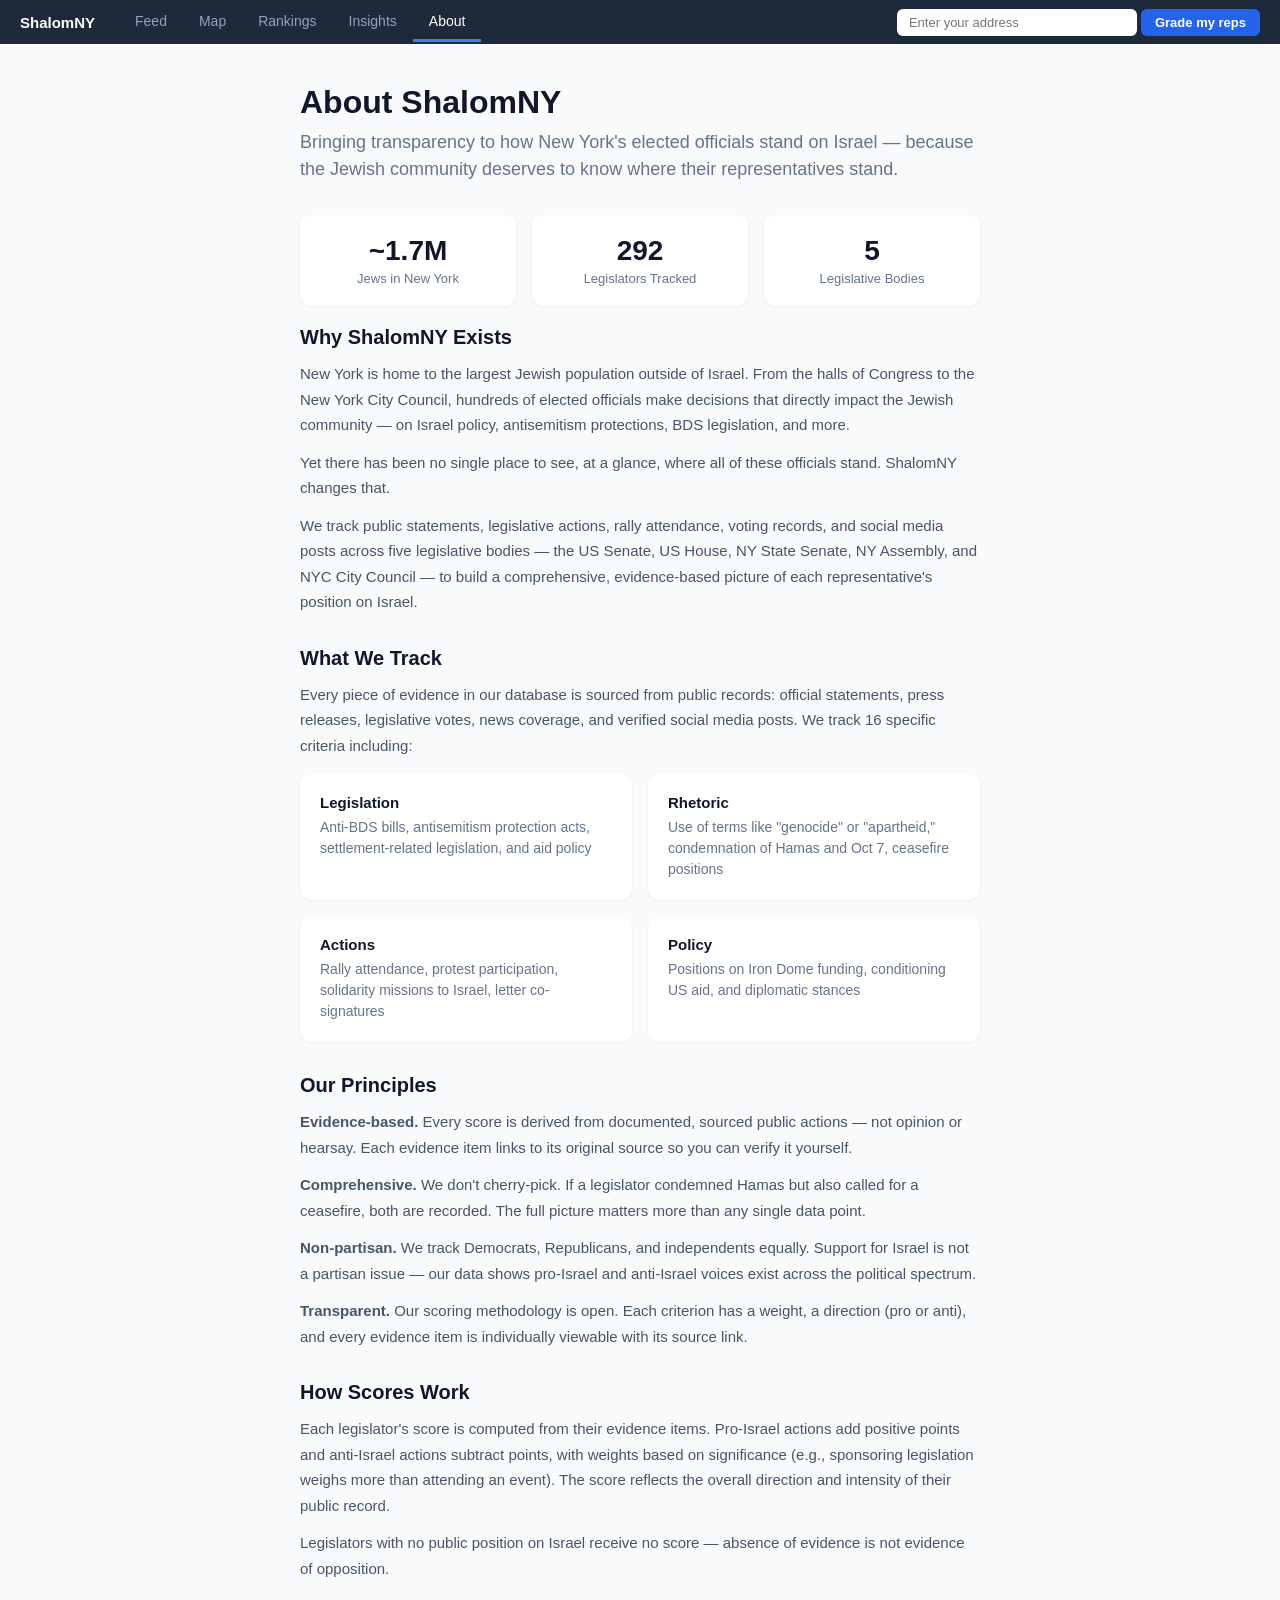
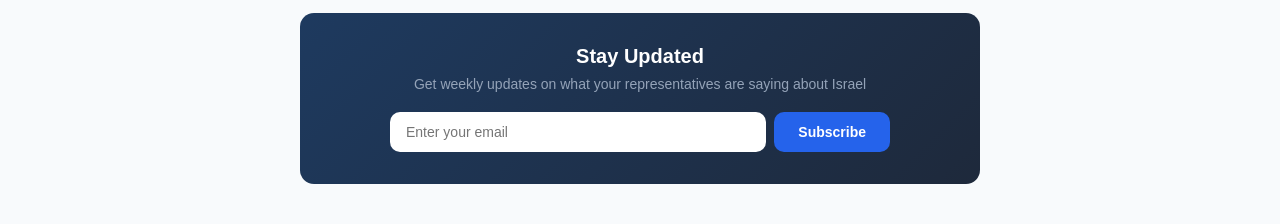
==== about.html @ 615e28c9 "Full site polish: 3-grade reps, about page, detail panels, nav search, Mamdani evidence - Reps page:" ====
<!DOCTYPE html>
<html lang="en">
<head>
  <meta charset="UTF-8">
  <meta name="viewport" content="width=device-width, initial-scale=1.0">
  <title>About - ShalomNY</title>
  <style>
    * { margin: 0; padding: 0; box-sizing: border-box; }
    body { font-family: -apple-system, BlinkMacSystemFont, 'Segoe UI', sans-serif; background: #f8fafc; min-height: 100vh; }
    .top-nav { display: flex; align-items: center; background: #1e293b; padding: 0 20px; height: 44px; position: sticky; top: 0; z-index: 1000; }
    .top-nav .site-title { font-size: 15px; font-weight: 700; color: white; margin-right: 24px; white-space: nowrap; text-decoration: none; }
    .top-nav .nav-link { color: #94a3b8; text-decoration: none; font-size: 14px; font-weight: 500; padding: 10px 16px; border-bottom: 3px solid transparent; }
    .top-nav .nav-link:hover { color: #e2e8f0; }
    .top-nav .nav-link.active { color: white; border-bottom-color: #3b82f6; }
    .nav-search { display: flex; gap: 4px; } .nav-search input { padding: 6px 12px; border: none; border-radius: 6px; font-size: 13px; width: 240px; outline: none; } .nav-search button { padding: 6px 14px; background: #2563eb; color: white; border: none; border-radius: 6px; font-size: 13px; font-weight: 600; cursor: pointer; }

    .container { max-width: 720px; margin: 0 auto; padding: 40px 20px; }
    h1 { font-size: 32px; font-weight: 800; color: #0f172a; margin-bottom: 8px; }
    .tagline { font-size: 18px; color: #64748b; margin-bottom: 32px; line-height: 1.5; }

    .section { margin-bottom: 32px; }
    .section h2 { font-size: 20px; font-weight: 700; color: #0f172a; margin-bottom: 12px; }
    .section p { font-size: 15px; color: #475569; line-height: 1.7; margin-bottom: 12px; }

    .values-grid { display: grid; grid-template-columns: 1fr 1fr; gap: 16px; margin-top: 16px; }
    .value-card {
      background: white; border-radius: 12px; padding: 20px;
      box-shadow: 0 1px 3px rgba(0,0,0,0.06);
    }
    .value-card h3 { font-size: 15px; font-weight: 700; color: #0f172a; margin-bottom: 6px; }
    .value-card p { font-size: 14px; color: #64748b; line-height: 1.5; margin: 0; }

    .stat-row {
      display: flex; gap: 16px; margin: 20px 0;
    }
    .stat-box {
      flex: 1; background: white; border-radius: 12px; padding: 20px; text-align: center;
      box-shadow: 0 1px 3px rgba(0,0,0,0.06);
    }
    .stat-box .big { font-size: 28px; font-weight: 800; color: #0f172a; }
    .stat-box .label { font-size: 13px; color: #64748b; margin-top: 4px; }

    .cta {
      background: #1e293b; border-radius: 14px; padding: 32px; text-align: center;
      color: white; margin-top: 32px;
    }
    .cta h2 { font-size: 22px; font-weight: 700; margin-bottom: 8px; }
    .cta p { font-size: 15px; color: #94a3b8; margin-bottom: 16px; }
    .cta a {
      display: inline-block; padding: 12px 28px; background: #2563eb; color: white;
      border-radius: 10px; font-size: 15px; font-weight: 600; text-decoration: none;
    }
    .cta a:hover { background: #1d4ed8; }

    @media (max-width: 768px) { .nav-search { display: none !important; }
      .values-grid { grid-template-columns: 1fr; }
      .stat-row { flex-direction: column; }
      .top-nav .nav-link { font-size: 13px; padding: 10px 8px; }
      .container { padding-bottom: 20px; }
      body { min-height: auto; }
      .about-signup { flex-direction: column !important; }
      .about-signup button { width: 100% !important; }
    }
    @media (max-width: 480px) { .top-nav .nav-link { font-size: 11px; padding: 6px 6px; } .top-nav .site-title { font-size: 13px; margin-right: 8px; } }
  </style>
</head>
<body>
  <nav class="top-nav">
    <a href="index.html" class="site-title">ShalomNY</a>
    <a href="stats.html" class="nav-link">Feed</a>
    <a href="map.html" class="nav-link">Map</a>
    <a href="rankings.html" class="nav-link">Rankings</a>
    <a href="insights.html" class="nav-link">Insights</a>
    <a href="about.html" class="nav-link active">About</a>
    <div style="flex:1;"></div>
    <div class="nav-search"><input type="text" id="nav-address" placeholder="Enter your address" onkeydown="if(event.key==='Enter')navLookup()" /><button onclick="navLookup()">Grade my reps</button></div>
  </nav>

  <div class="container">
    <h1>About ShalomNY</h1>
    <p class="tagline">Bringing transparency to how New York's elected officials stand on Israel — because the Jewish community deserves to know where their representatives stand.</p>

    <div class="stat-row">
      <div class="stat-box"><div class="big">~1.7M</div><div class="label">Jews in New York</div></div>
      <div class="stat-box"><div class="big">292</div><div class="label">Legislators Tracked</div></div>
      <div class="stat-box"><div class="big">5</div><div class="label">Legislative Bodies</div></div>
    </div>

    <div class="section">
      <h2>Why ShalomNY Exists</h2>
      <p>New York is home to the largest Jewish population outside of Israel. From the halls of Congress to the New York City Council, hundreds of elected officials make decisions that directly impact the Jewish community — on Israel policy, antisemitism protections, BDS legislation, and more.</p>
      <p>Yet there has been no single place to see, at a glance, where all of these officials stand. ShalomNY changes that.</p>
      <p>We track public statements, legislative actions, rally attendance, voting records, and social media posts across five legislative bodies — the US Senate, US House, NY State Senate, NY Assembly, and NYC City Council — to build a comprehensive, evidence-based picture of each representative's position on Israel.</p>
    </div>

    <div class="section">
      <h2>What We Track</h2>
      <p>Every piece of evidence in our database is sourced from public records: official statements, press releases, legislative votes, news coverage, and verified social media posts. We track 16 specific criteria including:</p>
      <div class="values-grid">
        <div class="value-card">
          <h3>Legislation</h3>
          <p>Anti-BDS bills, antisemitism protection acts, settlement-related legislation, and aid policy</p>
        </div>
        <div class="value-card">
          <h3>Rhetoric</h3>
          <p>Use of terms like "genocide" or "apartheid," condemnation of Hamas and Oct 7, ceasefire positions</p>
        </div>
        <div class="value-card">
          <h3>Actions</h3>
          <p>Rally attendance, protest participation, solidarity missions to Israel, letter co-signatures</p>
        </div>
        <div class="value-card">
          <h3>Policy</h3>
          <p>Positions on Iron Dome funding, conditioning US aid, and diplomatic stances</p>
        </div>
      </div>
    </div>

    <div class="section">
      <h2>Our Principles</h2>
      <p><strong>Evidence-based.</strong> Every score is derived from documented, sourced public actions — not opinion or hearsay. Each evidence item links to its original source so you can verify it yourself.</p>
      <p><strong>Comprehensive.</strong> We don't cherry-pick. If a legislator condemned Hamas but also called for a ceasefire, both are recorded. The full picture matters more than any single data point.</p>
      <p><strong>Non-partisan.</strong> We track Democrats, Republicans, and independents equally. Support for Israel is not a partisan issue — our data shows pro-Israel and anti-Israel voices exist across the political spectrum.</p>
      <p><strong>Transparent.</strong> Our scoring methodology is open. Each criterion has a weight, a direction (pro or anti), and every evidence item is individually viewable with its source link.</p>
    </div>

    <div class="section">
      <h2>How Scores Work</h2>
      <p>Each legislator's score is computed from their evidence items. Pro-Israel actions add positive points and anti-Israel actions subtract points, with weights based on significance (e.g., sponsoring legislation weighs more than attending an event). The score reflects the overall direction and intensity of their public record.</p>
      <p>Legislators with no public position on Israel receive no score — absence of evidence is not evidence of opposition.</p>
    </div>

    <div style="background:linear-gradient(135deg,#1e3a5f 0%,#1e293b 100%);border-radius:14px;padding:32px;color:white;text-align:center;margin-top:24px;">
      <h3 style="font-size:20px;font-weight:700;margin-bottom:8px;">Stay Updated</h3>
      <p style="font-size:14px;color:#94a3b8;margin-bottom:20px;">Get weekly updates on what your representatives are saying about Israel</p>
      <div id="signup-form" class="about-signup" style="display:flex;gap:8px;max-width:500px;margin:0 auto;">
        <input type="email" id="signup-email" placeholder="Enter your email" style="flex:1;min-width:0;padding:12px 16px;border:none;border-radius:10px;font-size:14px;outline:none;" />
        <button onclick="document.getElementById('signup-form').style.display='none';document.getElementById('signup-ok').style.display='block';localStorage.setItem('shalomny_subscription',JSON.stringify({email:document.getElementById('signup-email').value}))" style="padding:12px 24px;background:#2563eb;color:white;border:none;border-radius:10px;font-size:14px;font-weight:600;cursor:pointer;white-space:nowrap;">Subscribe</button>
      </div>
      <div id="signup-ok" style="display:none;font-size:15px;color:#4ade80;font-weight:600;">Thanks for subscribing!</div>
    </div>
  </div>
  <script src="nav-lookup.js"></script>
</body>
</html>
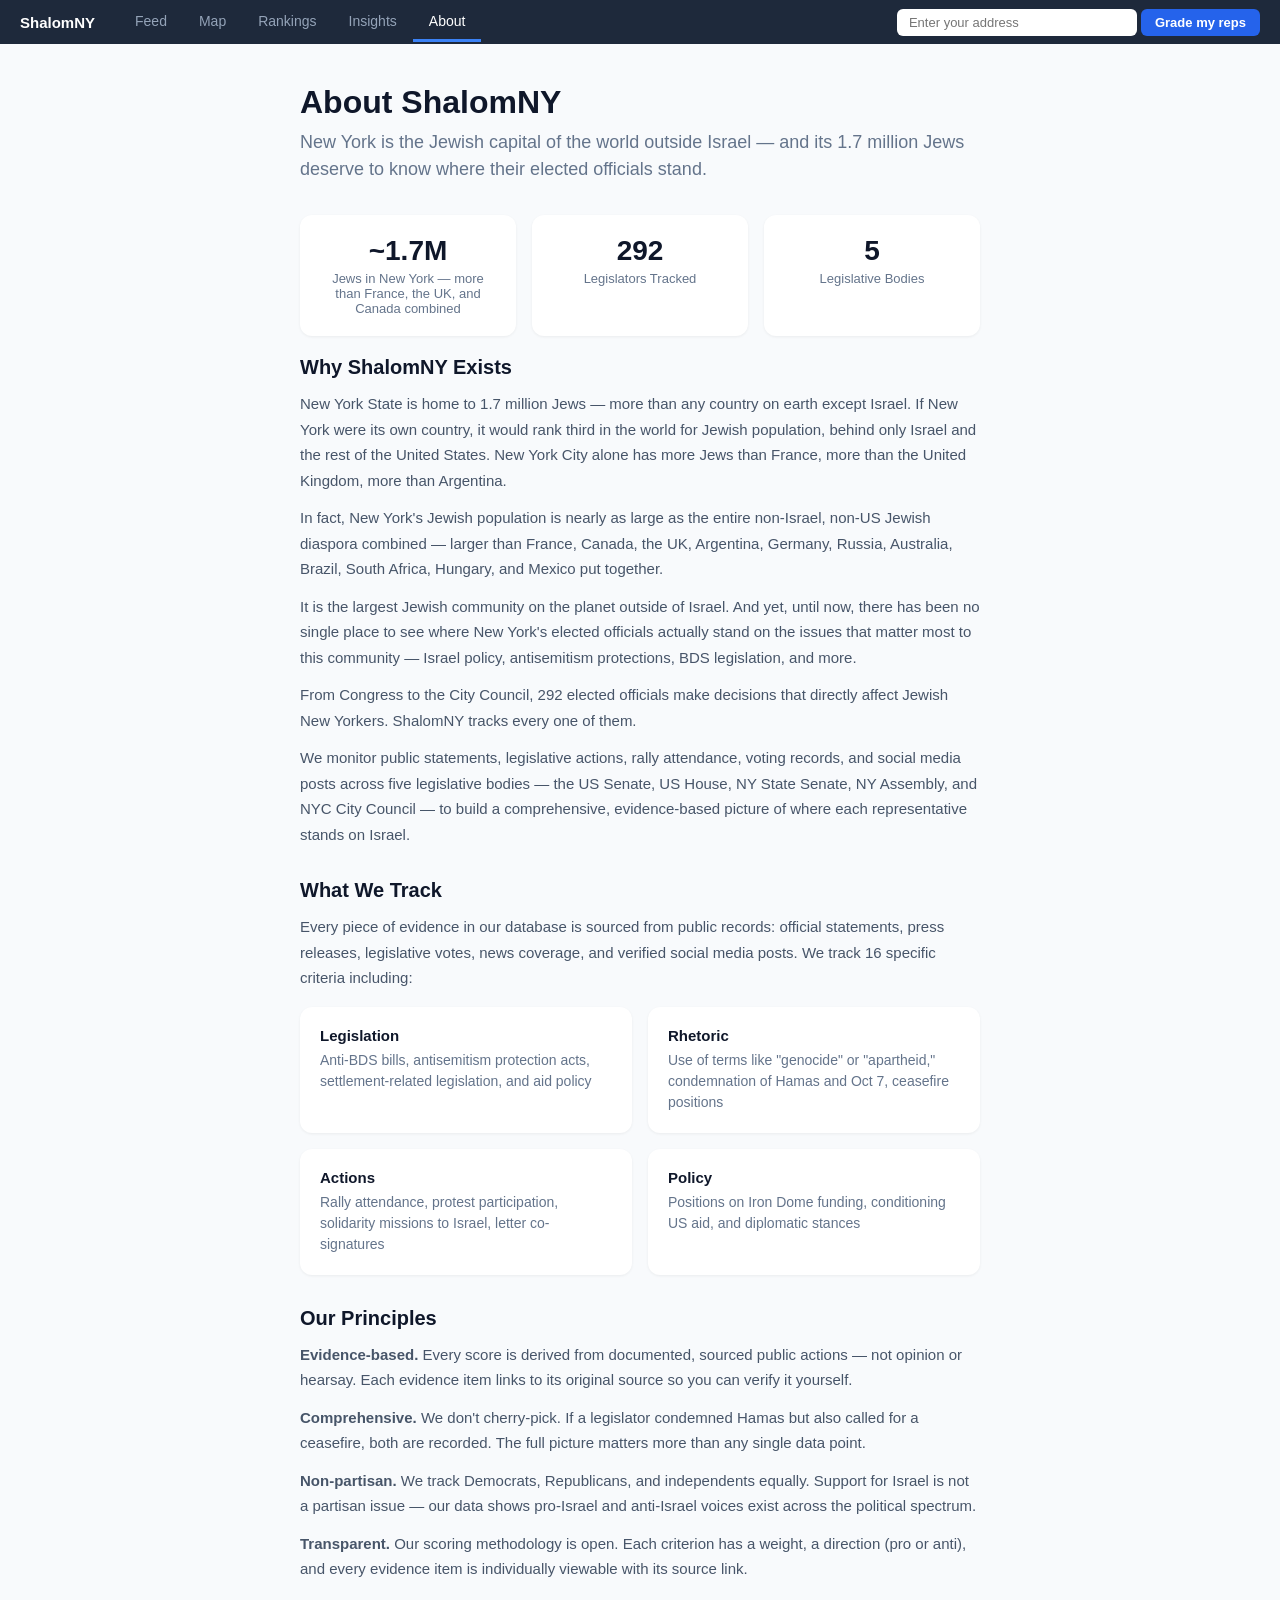
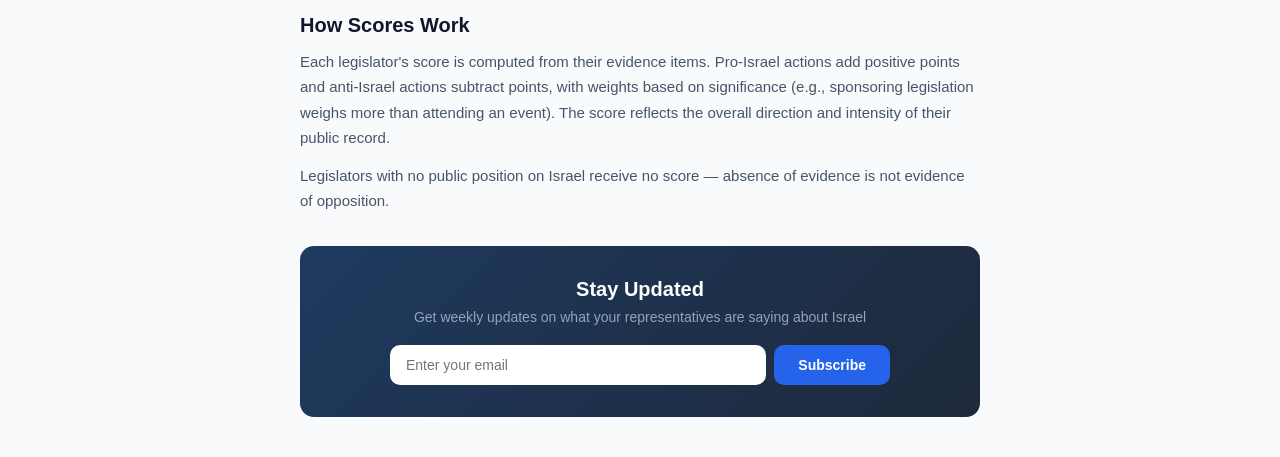
==== commit e51df71e: "Update About page with expanded Jewish population context and new tagline Co-Authored-By: Claude Opu" ====
--- a/about.html
+++ b/about.html
@@ -78,24 +78,27 @@
 
   <div class="container">
     <h1>About ShalomNY</h1>
-    <p class="tagline">Bringing transparency to how New York's elected officials stand on Israel — because the Jewish community deserves to know where their representatives stand.</p>
+    <p class="tagline">New York is the Jewish capital of the world outside Israel — and its 1.7 million Jews deserve to know where their elected officials stand.</p>
 
     <div class="stat-row">
-      <div class="stat-box"><div class="big">~1.7M</div><div class="label">Jews in New York</div></div>
+      <div class="stat-box"><div class="big">~1.7M</div><div class="label">Jews in New York — more than France, the UK, and Canada combined</div></div>
       <div class="stat-box"><div class="big">292</div><div class="label">Legislators Tracked</div></div>
       <div class="stat-box"><div class="big">5</div><div class="label">Legislative Bodies</div></div>
     </div>
 
     <div class="section">
       <h2>Why ShalomNY Exists</h2>
-      <p>New York is home to the largest Jewish population outside of Israel. From the halls of Congress to the New York City Council, hundreds of elected officials make decisions that directly impact the Jewish community — on Israel policy, antisemitism protections, BDS legislation, and more.</p>
-      <p>Yet there has been no single place to see, at a glance, where all of these officials stand. ShalomNY changes that.</p>
-      <p>We track public statements, legislative actions, rally attendance, voting records, and social media posts across five legislative bodies — the US Senate, US House, NY State Senate, NY Assembly, and NYC City Council — to build a comprehensive, evidence-based picture of each representative's position on Israel.</p>
+      <p>New York State is home to 1.7 million Jews — more than any country on earth except Israel. If New York were its own country, it would rank third in the world for Jewish population, behind only Israel and the rest of the United States. New York City alone has more Jews than France, more than the United Kingdom, more than Argentina.</p>
+      <p>In fact, New York's Jewish population is nearly as large as the entire non-Israel, non-US Jewish diaspora combined — larger than France, Canada, the UK, Argentina, Germany, Russia, Australia, Brazil, South Africa, Hungary, and Mexico put together.</p>
+      <p>It is the largest Jewish community on the planet outside of Israel. And yet, until now, there has been no single place to see where New York's elected officials actually stand on the issues that matter most to this community — Israel policy, antisemitism protections, BDS legislation, and more.</p>
+      <p>From Congress to the City Council, 292 elected officials make decisions that directly affect Jewish New Yorkers. ShalomNY tracks every one of them.</p>
+      <p>We monitor public statements, legislative actions, rally attendance, voting records, and social media posts across five legislative bodies — the US Senate, US House, NY State Senate, NY Assembly, and NYC City Council — to build a comprehensive, evidence-based picture of where each representative stands on Israel.</p>
     </div>
 
     <div class="section">
       <h2>What We Track</h2>
       <p>Every piece of evidence in our database is sourced from public records: official statements, press releases, legislative votes, news coverage, and verified social media posts. We track 16 specific criteria including:</p>
+
       <div class="values-grid">
         <div class="value-card">
           <h3>Legislation</h3>
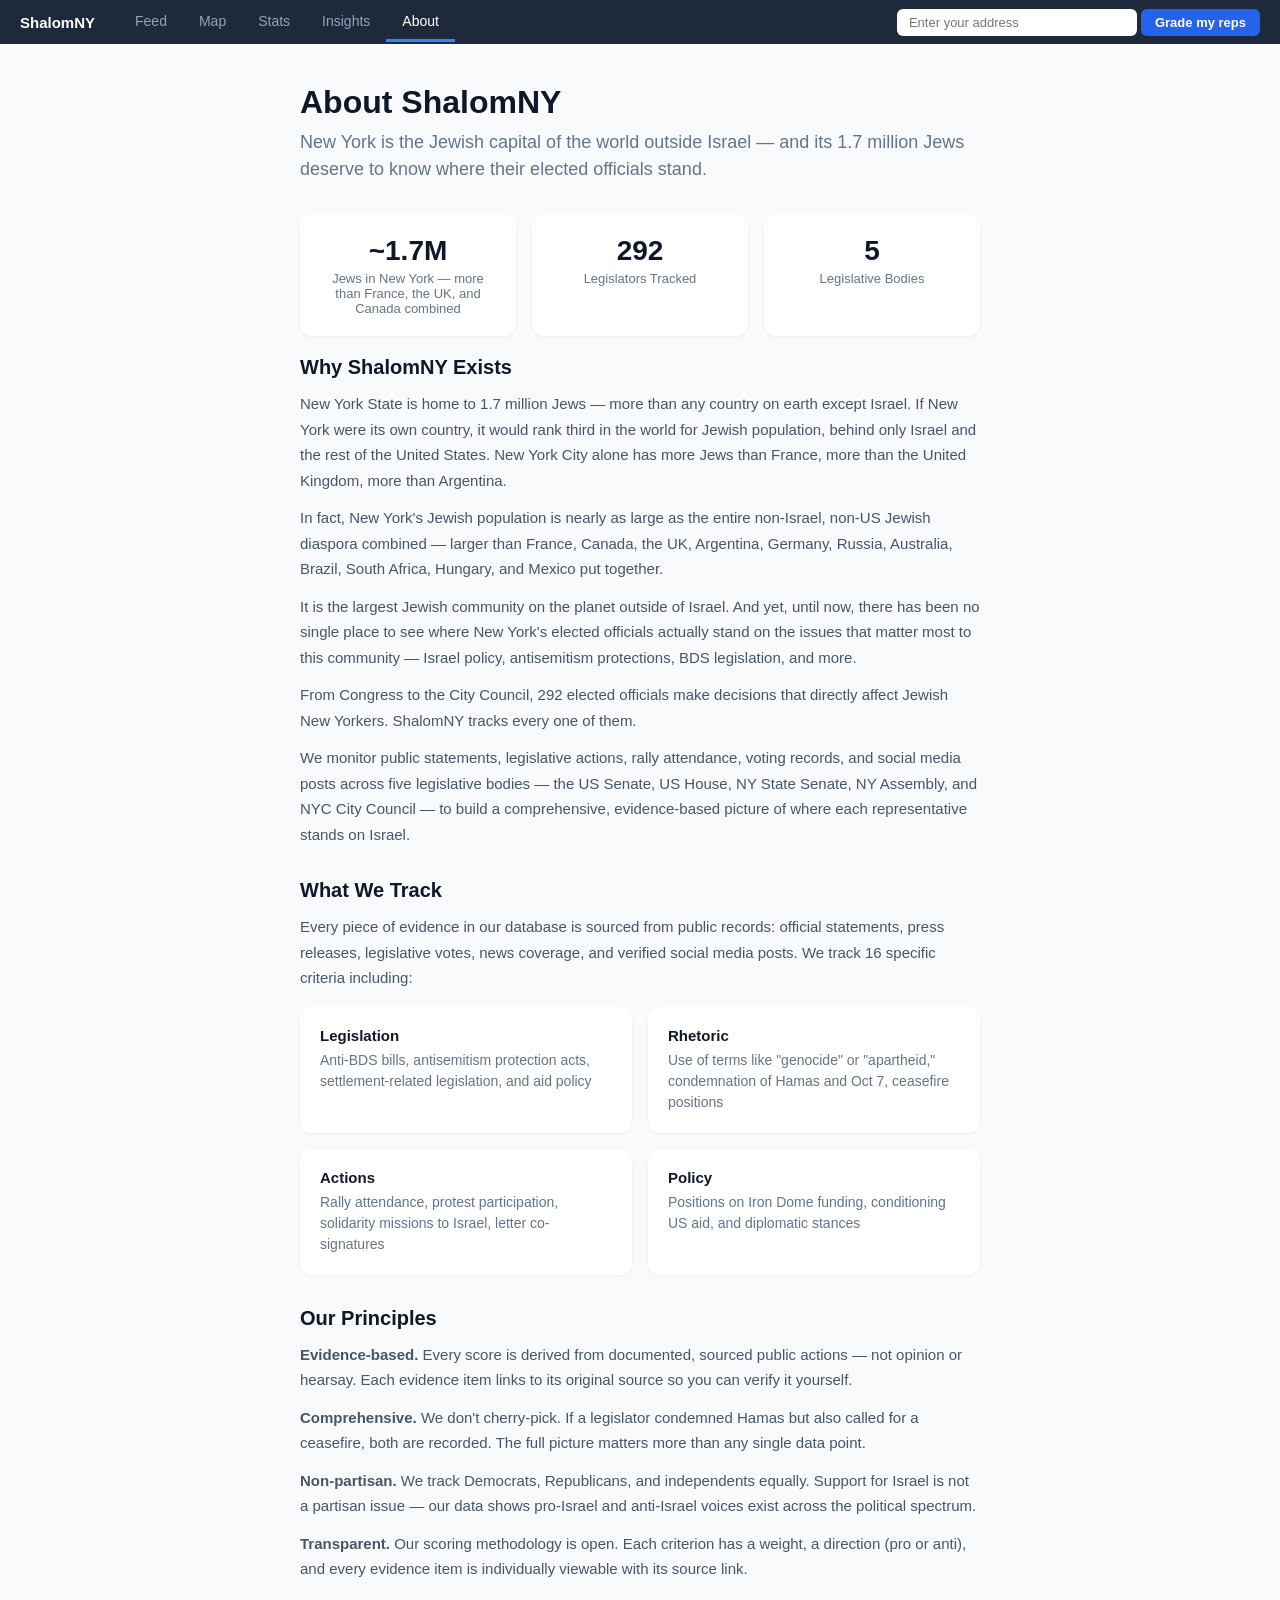
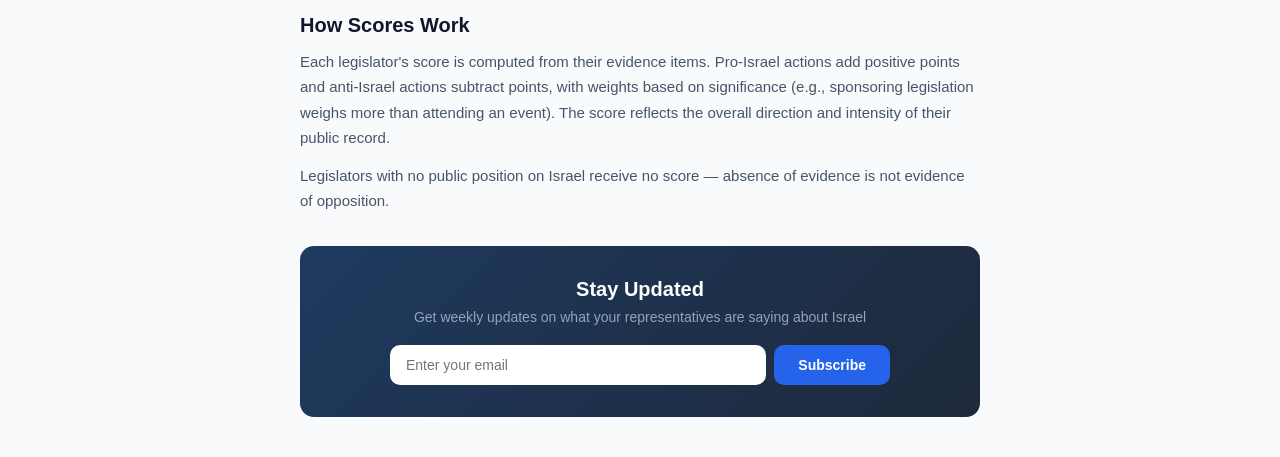
==== commit 7107a7d7: "Switch to avg score per rep for neighborhoods, rename Rankings→Stats, cap grades when anti reps pres" ====
--- a/about.html
+++ b/about.html
@@ -69,7 +69,7 @@
     <a href="index.html" class="site-title">ShalomNY</a>
     <a href="stats.html" class="nav-link">Feed</a>
     <a href="map.html" class="nav-link">Map</a>
-    <a href="rankings.html" class="nav-link">Rankings</a>
+    <a href="rankings.html" class="nav-link">Stats</a>
     <a href="insights.html" class="nav-link">Insights</a>
     <a href="about.html" class="nav-link active">About</a>
     <div style="flex:1;"></div>
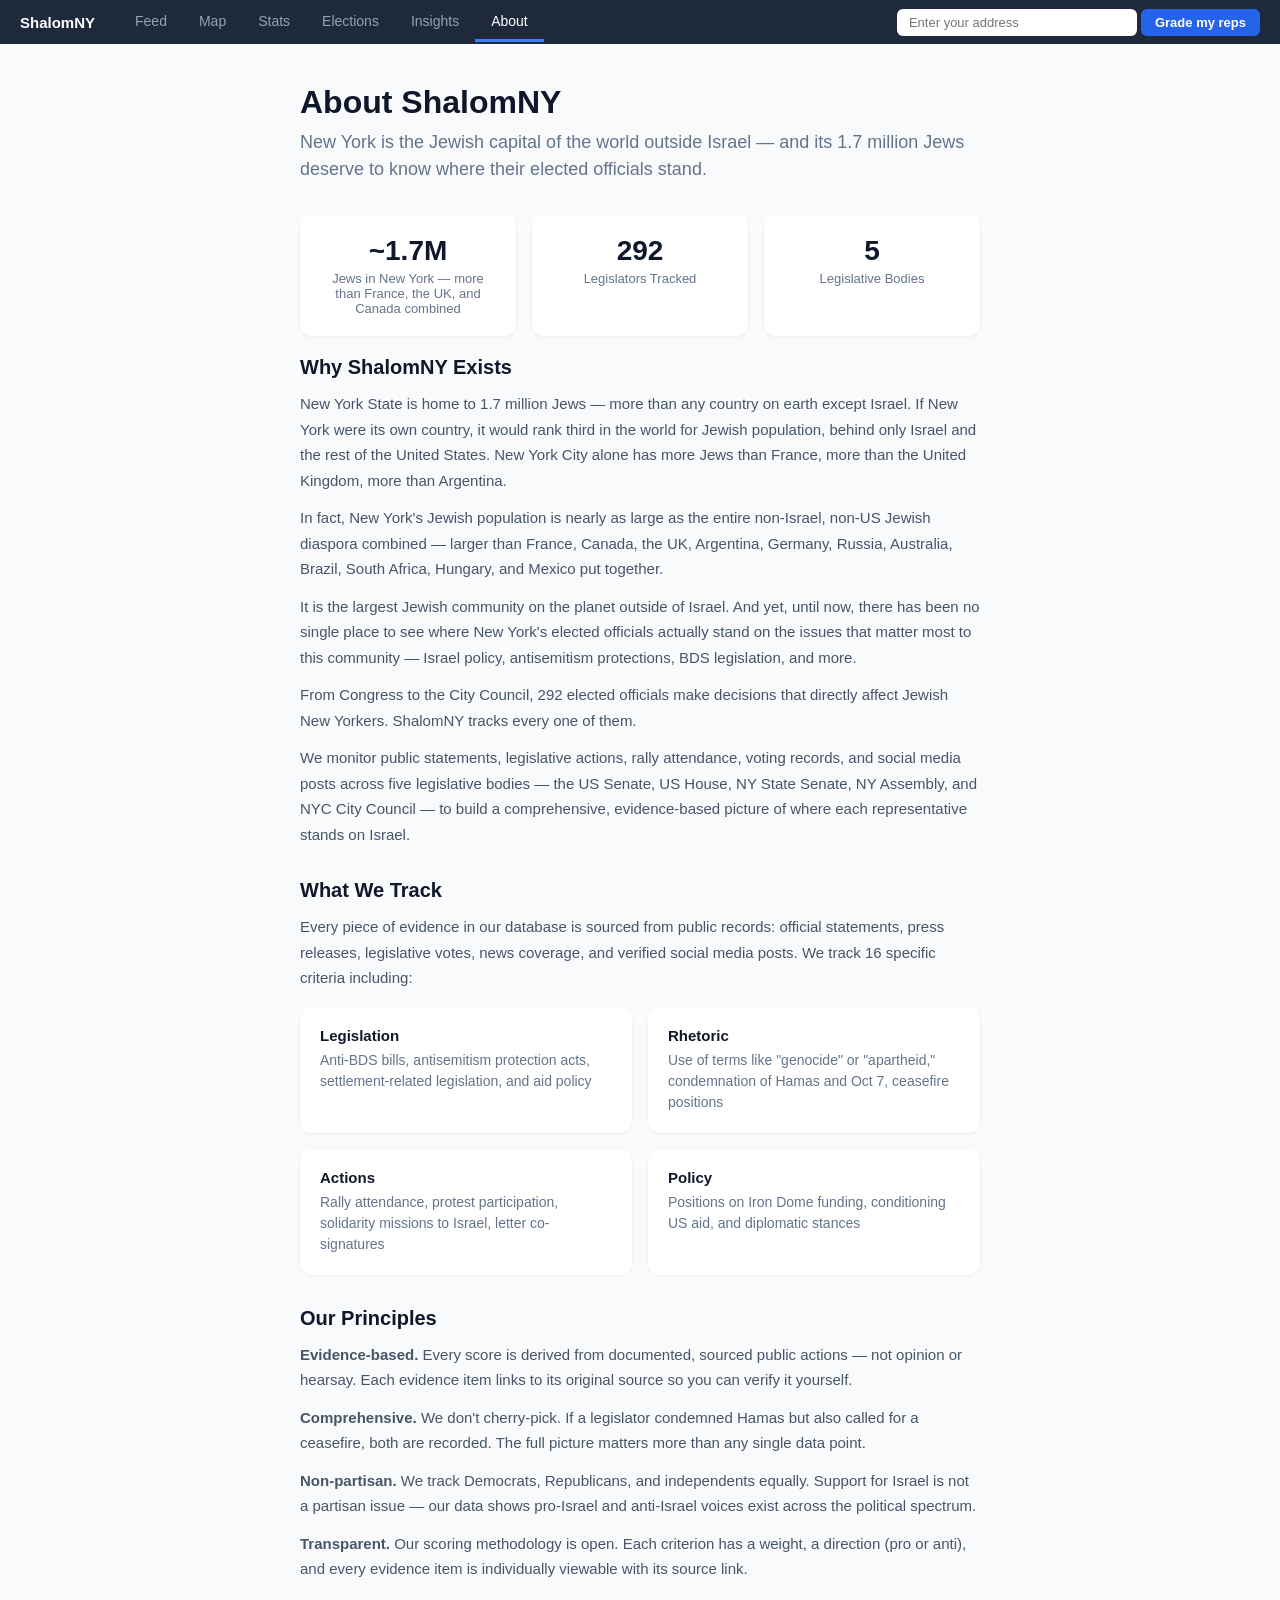
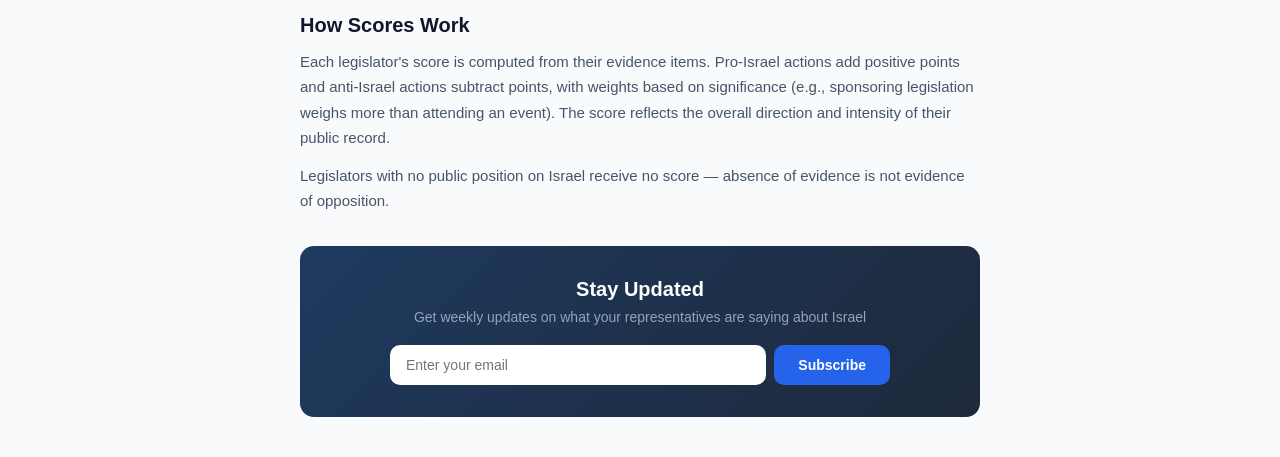
==== commit 38861bbe: "Add 2026 Election Scorecard page with primary race analysis - New /elections.html with countdown, ke" ====
--- a/about.html
+++ b/about.html
@@ -70,6 +70,7 @@
     <a href="stats.html" class="nav-link">Feed</a>
     <a href="map.html" class="nav-link">Map</a>
     <a href="rankings.html" class="nav-link">Stats</a>
+    <a href="elections.html" class="nav-link">Elections</a>
     <a href="insights.html" class="nav-link">Insights</a>
     <a href="about.html" class="nav-link active">About</a>
     <div style="flex:1;"></div>
